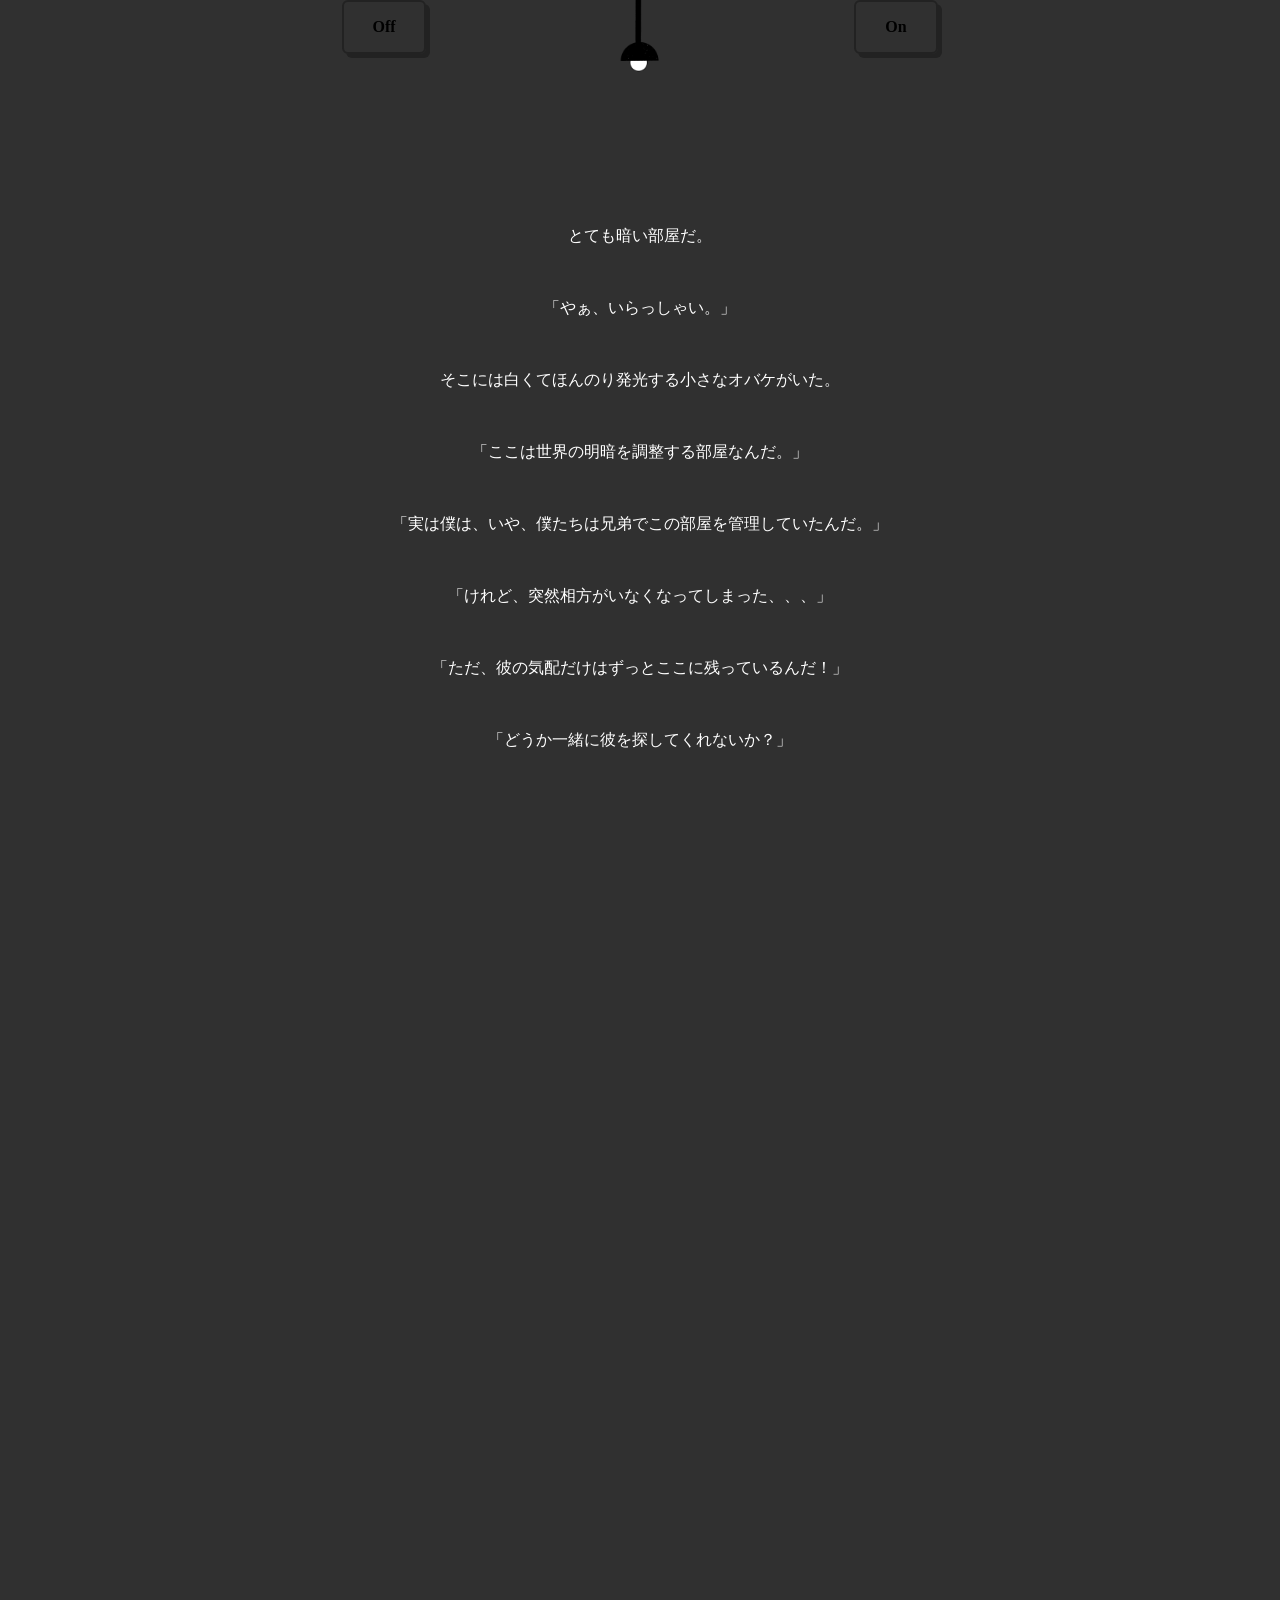
==== index.html @ c359895a "Update index.html" ====
<!doctype html>
<html lang="ja">
  <head>
    <meta charset="UTF-8">
    <title>練習用</title>
    <meta name="description"content="しがない少年が頑張るようです。">
    <link rel="stylesheet" href="style.css">
    <meta name="viewport" content="width=device-width, initial-scale=1.0">
  </head>

  <body class="page1">
    <div class="light">
     <img id="lamp" src="無題225_20260310231135.png" alt="エラー">
    </div>
    <div id="Offbutton" class="switch">Off</div>
    <div id="Onbutton" class="switch">On</div>
    <div id="page1" class="page show">
      <div class="textArea">
       <p>とても暗い部屋だ。</p>
       <p>「やぁ、いらっしゃい。」</p>
       <p>そこには白くてほんのり発光する小さなオバケがいた。</p>
       <p>「ここは世界の明暗を調整する部屋なんだ。」</p>
       <p>「実は僕は、いや、僕たちは兄弟でこの部屋を管理していたんだ。」</p>
       <p>「けれど、突然相方がいなくなってしまった、、、」</p>
       <p>「ただ、彼の気配だけはずっとここに残っているんだ！」</p>
       <p>「どうか一緒に彼を探してくれないか？」</p>
      </div>
    </div>
    <div id="page2" class="page">
      <div class="textArea">
       <p>急に部屋が明るくなった！</p>
       <p>「あれ？尋ね人かな？」</p>
       <p>そこには今にも吸い込まれそうなほど真っ黒な小さなオバケがいた。</p>
       <p>「ここは世界の明暗を、、、聞いたって？誰から？」</p>
       <p>「やっぱり！相棒は生きてたんだ！」</p>
       <p>「急に消えてしまったと思ったら、変な気配だけがずっとあったんだ。」</p>
       <p>「なるほど、つまり明と暗の世界で切り離されてしまったか、、、」</p>
       <p>「明暗を切り替えられるあなただけが頼りだ！」</p>
       <p>「ここを元の世界に戻してくれ！」</p>
       <p>「実はこの世界にはいくつか手がかりが残されているんだ。」</p>
       <p>「謎を解き明かし、僕らを救ってくれ！」</p>
      </div>
      <div class="puzzle">

        <div class="spacer"></div>

  <div class="item">
    <img src="Nano/無題230_20260314205525.png" alt="問題1">
    <div class="row">
     <input type="text" id="answer1" class="answer" data-index="1" placeholder="カタカナで回答">
     <button class="checkBtn" data-index="1">確認</button>
    </div>
  </div>

  <div class="item">
    <img src="Nano/無題226_20260314205851.png" alt="問題2">
    <div class="row">
     <input type="text" id="answer2" class="answer" data-index="2" placeholder="カタカナで回答">
     <button class="checkBtn" data-index="2">確認</button>
    </div>
  </div>

  <div class="item">
    <img src="Nano/IMG_0219.png" alt="問題3">
    <div class="row">
     <input type="text" id="answer3" class="answer" data-index="3" placeholder="カタカナで回答">
     <button class="checkBtn" data-index="3">確認</button>
    </div>
  </div>

  <div class="item">
    <img src="Nano/無題236_20260314220911.png" alt="問題4">
    <div class="row">
     <input type="text" id="answer4" class="answer" data-index="4" placeholder="カタカナで回答">
     <button class="checkBtn" data-index="4">確認</button>
    </div>
  </div>

  <div class="item">
    <img src="Nano/無題241_20260314221219.jpeg" alt="問題5">
    <div class="row">
     <input type="text" id="answer5" class="answer" data-index="5" placeholder="カタカナで回答">
     <button class="checkBtn" data-index="5">確認</button>
    </div>
  </div>

  <img id="clearImage" src="Nano/無題244_20260314222114.jpeg" alt="クリア画像" style="display:none; margin-top:20px;">

</div>
    </div>
    <div id="page3" class="page">
      <div class="textArea">
       <p>「あれ！もしかして相方に会ったんですか！」</p>
       <p>「明るい方に取り残されてたんですね、、、」</p>
       <p>「お願いします、協力してください！」</p>
      </div>
      <div class="puzzle">

        <div class="spacer"></div>

  <div class="item">
    <img src="Nano/無題229_20260314205708.png" alt="問題1">
    <input type="text" id="answer1" class="answer" data-index="1" placeholder="カタカナで回答">
    <button class="checkBtn" data-index="1">確認</button>
  </div>

  <div class="item">
    <img src="Nano/無題227_20260314205944.png" alt="問題2">
    <input type="text" id="answer2" class="answer" data-index="2" placeholder="カタカナで回答">
    <button class="checkBtn" data-index="2">確認</button>
  </div>

  <div class="item">
    <img src="Nano/IMG_0220.png" alt="問題3">
    <input type="text" id="answer3" class="answer" data-index="3" placeholder="カタカナで回答">
    <button class="checkBtn" data-index="3">確認</button>
  </div>

  <div class="item">
    <img src="Nano/無題235_20260314221009.png" alt="問題4">
    <input type="text" id="answer4" class="answer" data-index="4" placeholder="カタカナで回答">
    <button class="checkBtn" data-index="4">確認</button>
  </div>

  <div class="item">
    <img src="Nano/無題242_20260314221336.jpeg" alt="問題5">
    <input type="text" id="answer5" class="answer" data-index="5" placeholder="カタカナで回答">
    <button class="checkBtn" data-index="5">確認</button>
  </div>

  <img class="clearImage" src="Nano/無題244_20260314222155.png" alt="クリア画像" style="display:none; margin-top:20px;">

</div>
    </div>
    <div id="page4" class="page">
      <p>テスト</p>
    </div>
  </body>
  <script defer>
let isOn = false;
let onCounter = false;
let history = "";

const page1 = document.getElementById("page1");
const page2 = document.getElementById("page2");
const page3 = document.getElementById("page3");
const page4 = document.getElementById("page4");

function showPage(page) {
  page1.classList.remove("show");
  page2.classList.remove("show");
  page3.classList.remove("show");
  page.classList.add("show");
  document.body.classList.remove("page1","page2","page3");

  if (page === page1) {
    document.body.classList.add("page1")
  }else if (page === page2) {
    document.body.classList.add("page2")
  }else if (page === page3) {
    document.body.classList.add("page3")
  }else if (page === page4) {
    document.body.classList.add("page4")
  }
}
    
document.getElementById("Onbutton").onclick = function() {
  history += "on";
  onCounter = true;
  isOn = true;
  showPage(page2);
  checkSequence();
}
document.getElementById("Offbutton").onclick = function() {
  history += "off";
  isOn = false;
  checkSequence();

  if(onCounter) {
    showPage(page3);
  }else{
    showPage(page1);
  }
}
      function checkSequence() {
    if (history.includes("offoffononoff")) {
      showPage(page4);
    }
  }
    const correctAnswers = ["メイロ", "マップ", "トリック", "イカ", "ハル"];
const answeredCorrectly = [false, false, false, false, false];

document.querySelectorAll(".checkBtn").forEach(btn => {
  btn.addEventListener("click", () => {
    const index = parseInt(btn.dataset.index) - 1;

    // 同じindexを持つ全てのinputを取得
    const parent = btn.closest(".item");
const input = parent.querySelector(".answer");

const userAnswer = input.value.trim();

    if (userAnswer === correctAnswers[index]) {
      answeredCorrectly[index] = true;

      inputs.forEach(input => {
        input.disabled = true;               // 全ページでロック
        input.style.backgroundColor = "#c8ffc8"; // 緑
      });

      btn.disabled = true; // そのボタンだけ無効化
    } else {
      inputs.forEach(input => input.style.backgroundColor = "#ffc8c8"); // 赤
      alert("違います！");
    }

    // 全問正解なら全ページのクリア画像表示
    if (answeredCorrectly.every(v => v)) {
      document.querySelectorAll(".clearImage").forEach(img => img.style.display = "block");
    }
  });
});
  </script>
</html>
---- style.css ----
@charset "UTF-8";
body {
  transition: background 0.5s ease;
  margin:0;
}
.page1{
  background-color: #303030;
}
.page2{
  background-color: #ffffff;
}

.page3{
  background-color: #303030;
}
.page4{
  background-color: #888888;
}
p {
  color: #ffffff;
  font-family: "游ゴシック体", "Yu Gothic", sans-serif;
  font-size: 100%;
  line-height: 2.5;
  text-align: center;
}
.textArea {
  display: flex;
  flex-direction: column;
  height: 100vh;
}
body.page2 p {
  color: #303030;
  font-family: "游ゴシック体", "Yu Gothic", sans-serif;
  font-size: 100%;
  line-height: 2.5;
  text-align: center;
}
.light img{
  width: 100px;
  position: fixed;
  top: 0;
  left: 50%;
  transform: translateX(-50%);
  transform-origin: top center;
  animation: swing 3s infinite ease-in-out;
}

@keyframes swing{
  0% { transform: translateX(-50%) rotate(-2deg); }
  50% { transform: translateX(-50%) rotate(2deg); }
  100% { transform: translateX(-50%) rotate(-2deg); }
}

.page{
  opacity: 0;
  transition: opacity 0.5s;
  pointer-events: none;
  position: absolute;
  width: 100%;
  margin-top: 200px;
}

.show{
  opacity: 1;
  pointer-events: auto;
}
.switch{
  display: inline-block;
  position: absolute;
  width: 80px;
  height: 50px;
  line-height: 50px;
  text-align: center;
  font-weight: bold;
  border-radius: 6px;
  cursor: pointer;
  border: 2px solid #222;
  box-shadow: 4px 4px 0 #222;
  transition: 0.1s;
}
.switch:active {
  transform: translateY(4px);
  box-shadow: 0 0 0 #222;
}
/*idは必ずシャープです*/
#Onbutton {
  left: 70%;
  transform: translateX(-50%);
}
#Offbutton {
  left: 30%;
  transform: translateX(-50%);
}
body.page4 .switch {
  display: none;
}
.item {
  position: relative;
  margin: 20px auto;
  text-align: center;
}
.item img {
  width: 60%;
  height: auto;
  display: block;
  margin: 0 auto 80px;
} 
.row {
  display: flex;
  justify-content: center;
  gap: 10px;
}
.checkBtn {
}
.answer {
  width: 50%;
}
#clearImage {
  display: block;
  width: 60%;
  margin: 0 auto 80px;
}
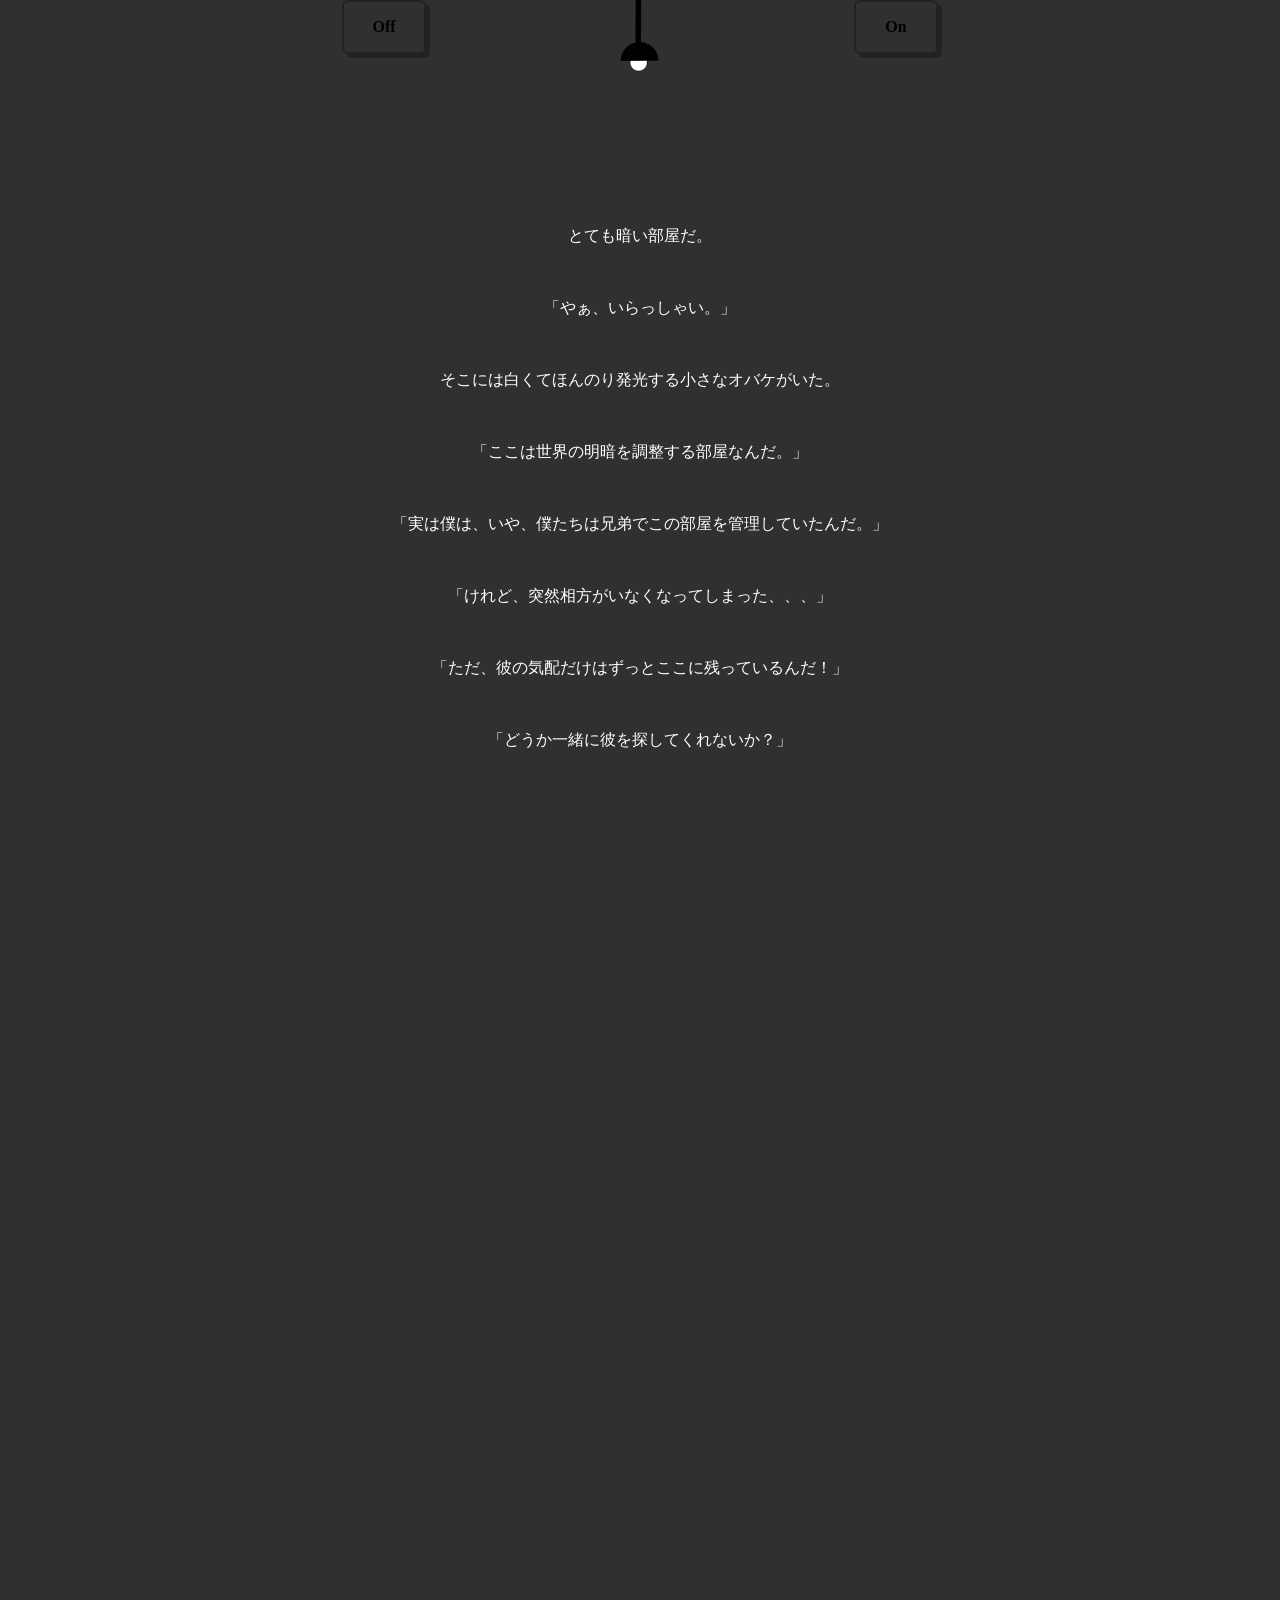
==== commit 097eea4d: "Update index.html" ====
--- a/index.html
+++ b/index.html
@@ -84,7 +84,7 @@
     </div>
   </div>
 
-  <img id="clearImage" src="Nano/無題244_20260314222114.jpeg" alt="クリア画像" style="display:none; margin-top:20px;">
+  <img class="clearImage" src="Nano/無題244_20260314222114.jpeg" alt="クリア画像" style="display:none; margin-top:20px;">
 
 </div>
     </div>
@@ -133,7 +133,12 @@
 </div>
     </div>
     <div id="page4" class="page">
-      <p>テスト</p>
+      <p>「明暗のスイッチを同時に機能させるとは、、、」</p>
+      <p>「旅人さんはすごい頭脳の持ち主ですね！」</p>
+      <p>「お礼に何か手伝いましょう。ふむ、元の国に帰りたいんですね。でも、僕たちにはそんな力はないんです、、、」</p>
+      <p>「しかし、私たちから＜反転＞の力を授けましょう！」</p>
+      <p>「大丈夫です。その時になったらこの力の意味が分かるでしょう。」</p>
+      <p>「本当にありがとうございました！」</p>
     </div>
   </body>
   <script defer>
@@ -150,8 +155,9 @@
   page1.classList.remove("show");
   page2.classList.remove("show");
   page3.classList.remove("show");
+  page4.classList.remove("show");
   page.classList.add("show");
-  document.body.classList.remove("page1","page2","page3");
+  document.body.classList.remove("page1","page2","page3","page4");
 
   if (page === page1) {
     document.body.classList.add("page1")
@@ -163,6 +169,10 @@
     document.body.classList.add("page4")
   }
 }
+    
+    function checkSequence(){
+      return history.includes("offoffononoff");
+    }
     
 document.getElementById("Onbutton").onclick = function() {
   history += "on";
@@ -176,17 +186,16 @@
   isOn = false;
   checkSequence();
 
+  if (history.includes()) {
+  showPage(page4);
+    return;
+ }
   if(onCounter) {
     showPage(page3);
   }else{
     showPage(page1);
   }
 }
-      function checkSequence() {
-    if (history.includes("offoffononoff")) {
-      showPage(page4);
-    }
-  }
     const correctAnswers = ["メイロ", "マップ", "トリック", "イカ", "ハル"];
 const answeredCorrectly = [false, false, false, false, false];
 
@@ -196,9 +205,9 @@
 
     // 同じindexを持つ全てのinputを取得
     const parent = btn.closest(".item");
-const input = parent.querySelector(".answer");
-
-const userAnswer = input.value.trim();
+    const input = parent.querySelector(".answer");
+    const userAnswer = input.value.trim();
+    const inputs = document.querySelectorAll(`.answer[data-index="${index+1}"]`);
 
     if (userAnswer === correctAnswers[index]) {
       answeredCorrectly[index] = true;
--- a/style.css
+++ b/style.css
@@ -115,7 +115,7 @@
 .answer {
   width: 50%;
 }
-#clearImage {
+.clearImage {
   display: block;
   width: 60%;
   margin: 0 auto 80px;
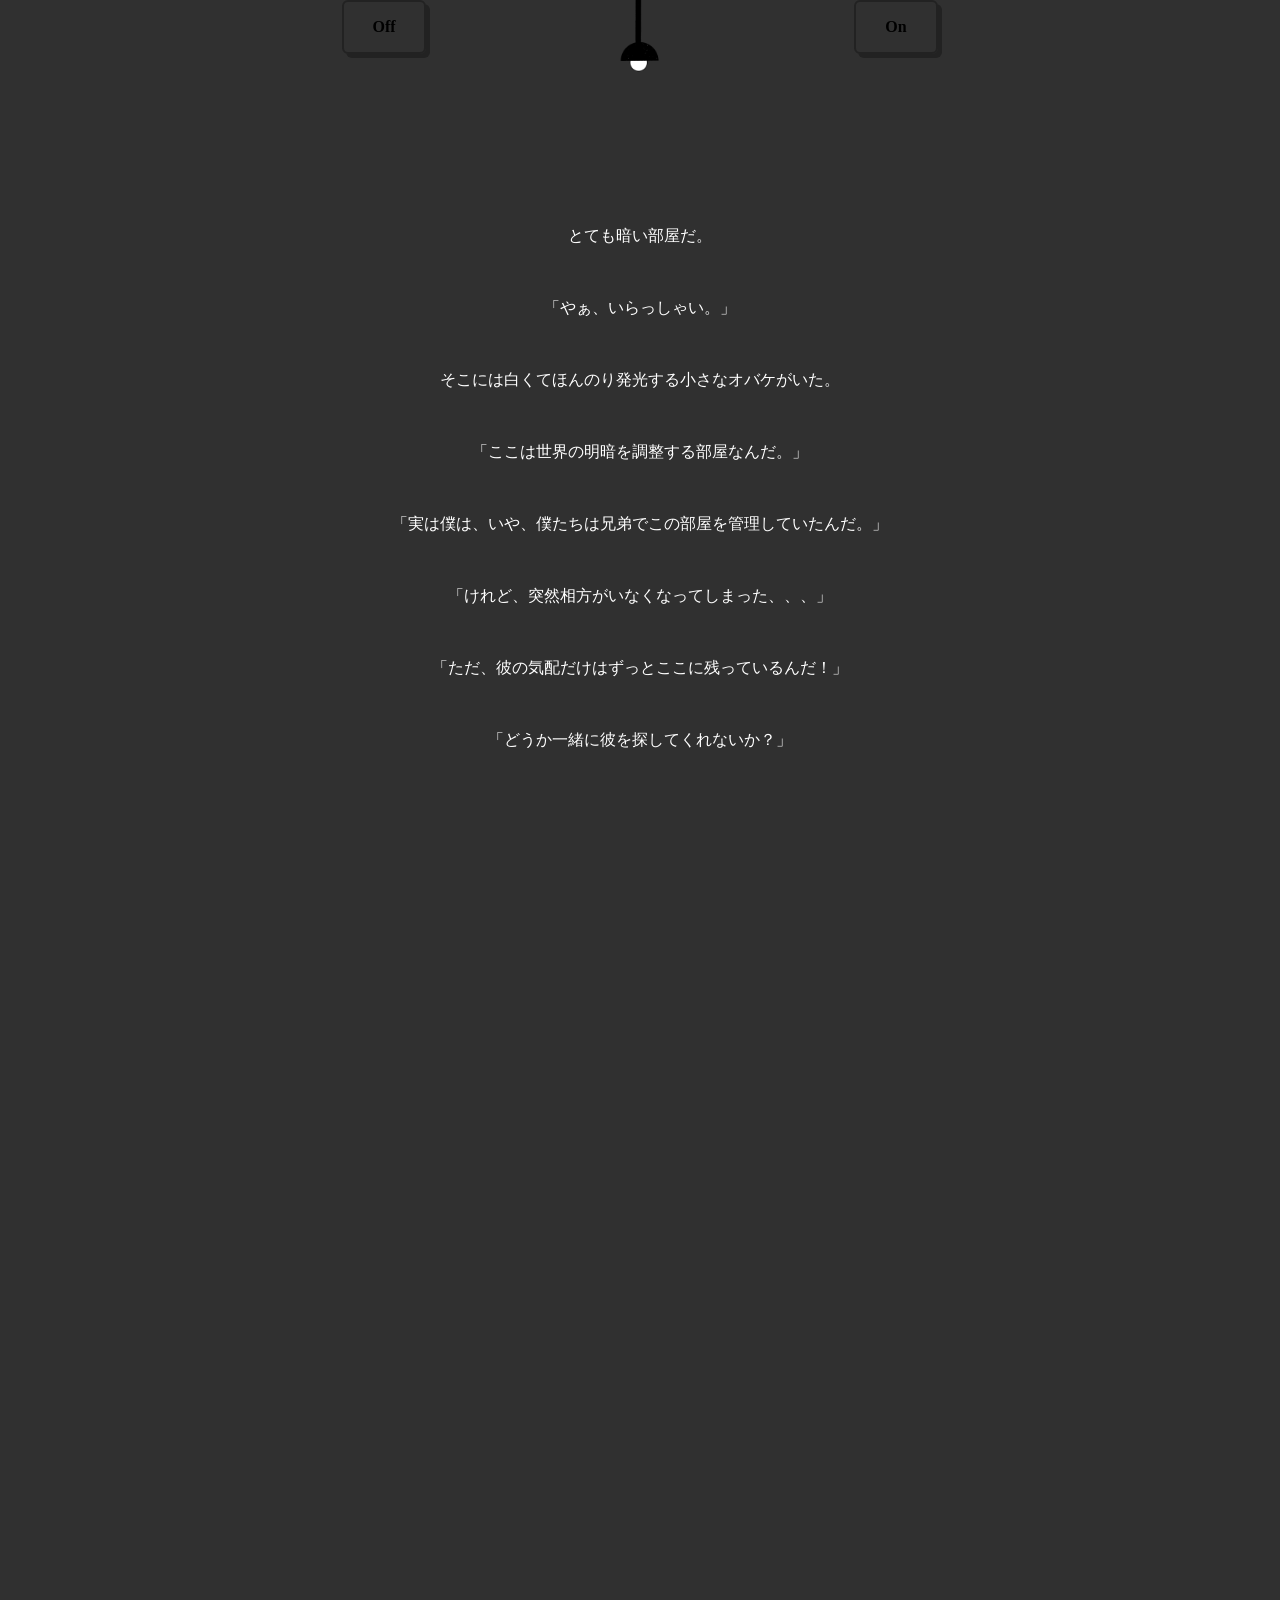
==== commit 611ea88f: "Update index.html" ====
--- a/index.html
+++ b/index.html
@@ -178,18 +178,24 @@
   history += "on";
   onCounter = true;
   isOn = true;
+
+  if (checkSequence()) {
+    showPage(page4);
+    return;
+  }
+  
   showPage(page2);
-  checkSequence();
 }
+    
 document.getElementById("Offbutton").onclick = function() {
   history += "off";
   isOn = false;
-  checkSequence();
-
-  if (history.includes()) {
-  showPage(page4);
+
+  if(checkSequence()){
+    showPage(page4);
     return;
- }
+  }
+  
   if(onCounter) {
     showPage(page3);
   }else{
